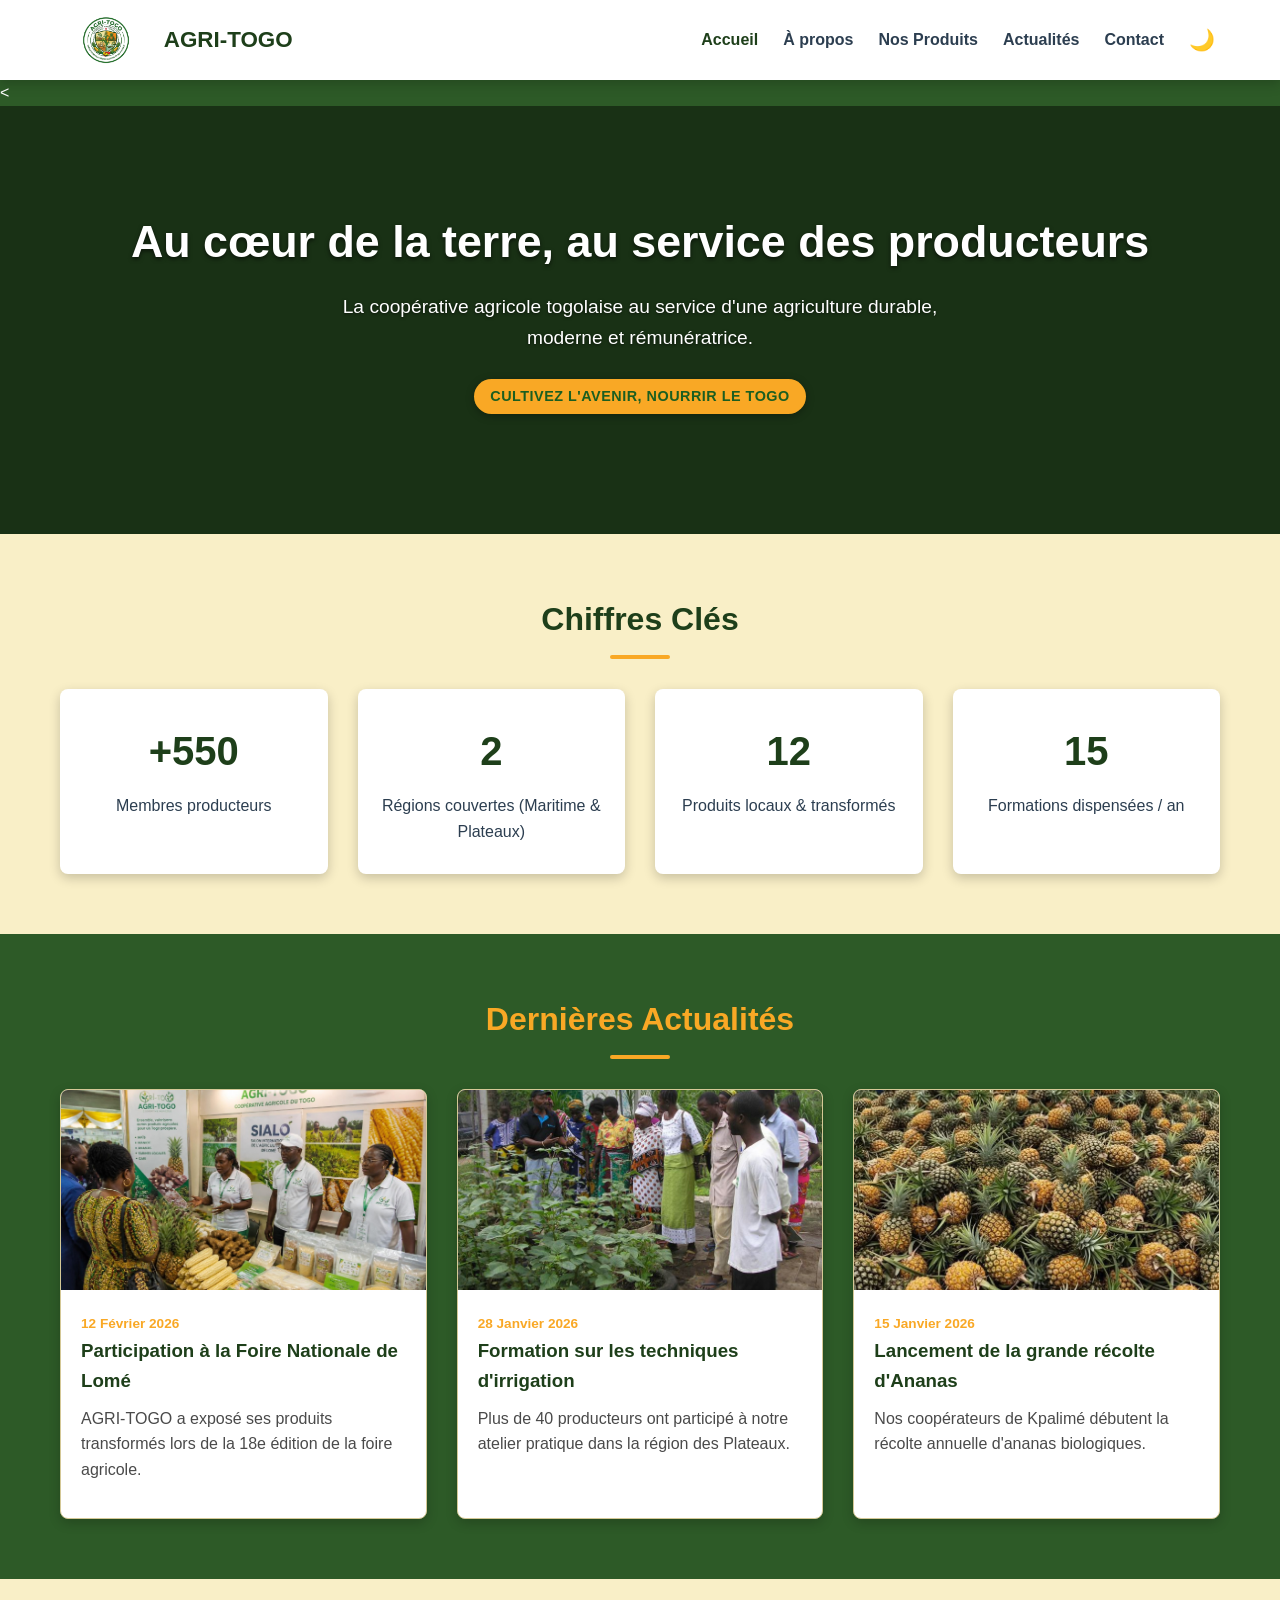
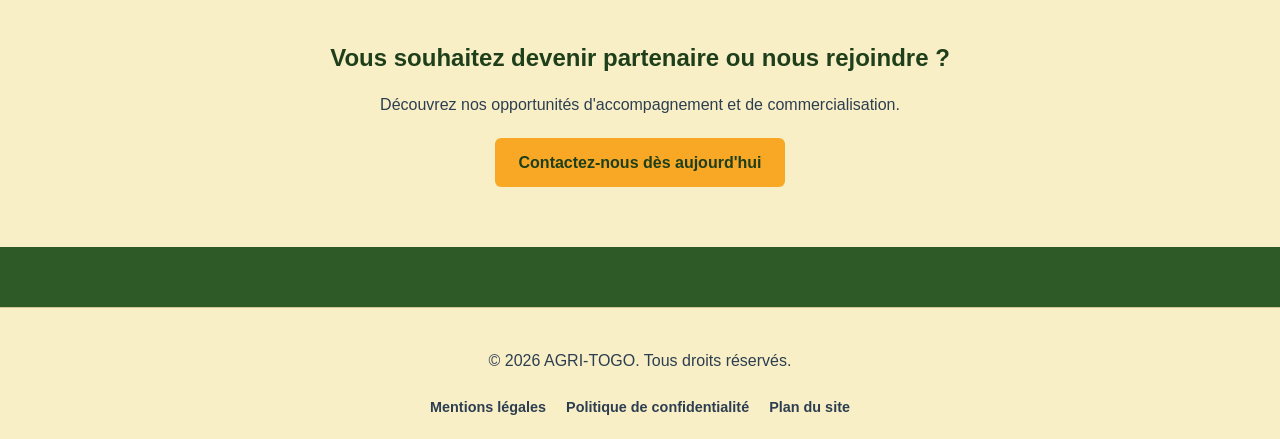
==== index.html @ 6c02a70f "premier commit" ====
<!doctype html>
<html lang="fr">
  <head>
    <meta charset="UTF-8" />
    <meta name="viewport" content="width=device-width, initial-scale=1.0" />
    <title>AGRI-TOGO — Accueil</title>
    <link rel="stylesheet" href="CSS/style.css" />
  </head>
  <body>
    <header class="entete">
      <div class="conteneur">
        <div class="logo-marque">
          <img src="images/logo.png" alt="Logo AGRI-TOGO" />
          <h3>AGRI-TOGO</h3>
        </div>
        <div class="commandes-navigation">
          <nav class="menu-navigation">
            <ul class="liste-navigation">
              <li><a href="index.html" class="actif">Accueil</a></li>
              <li><a href="APropos.html">À propos</a></li>
              <li><a href="Produits.html">Nos Produits</a></li>
              <li><a href="Actualites.html">Actualités</a></li>
              <li><a href="Contact.html">Contact</a></li>
            </ul>
          </nav>
          <button
            id="bouton-theme"
            class="bouton-theme"
            aria-label="Changer de thème"
          >
            🌙
          </button>
          <button
            class="bouton-menu"
            aria-label="Ouvrir le menu"
            aria-expanded="false"
          >
            <span></span><span></span><span></span>
          </button>
        </div>
      </div>
    </header>

    <main>
      <!-- Bannière d'accueil -->
      <<section class="banniere-accueil">
        <div class="conteneur">
            <!-- Slogan sous forme de badge/bouton non cliquable -->
           
    
            <h1>Au cœur de la terre, au service des producteurs</h1>
            <p>La coopérative agricole togolaise au service d'une agriculture durable, moderne et rémunératrice.</p>
             <span class="badge-slogan">Cultivez l'avenir, nourrir le Togo</span>

        </div>
    </section>
          
      </section>

      <!-- Chiffres Clés -->
      <section class="chiffres-cles">
        <div class="conteneur">
          <h2 class="titre-section">Chiffres Clés</h2>
          <div class="grille-statistiques">
            <div class="carte-statistique">
              <h3>+550</h3>
              <p>Membres producteurs</p>
            </div>
            <div class="carte-statistique">
              <h3>2</h3>
              <p>Régions couvertes (Maritime & Plateaux)</p>
            </div>
            <div class="carte-statistique">
              <h3>12</h3>
              <p>Produits locaux & transformés</p>
            </div>
            <div class="carte-statistique">
              <h3>15</h3>
              <p>Formations dispensées / an</p>
            </div>
          </div>
        </div>
      </section>

      <!-- Aperçu des Actualités -->
      <section class="apercu-actualites">
        <div class="conteneur">
          <h2 class="titre-section">Dernières Actualités</h2>
          <div class="grille-cartes">
            <article class="carte-information">
              <img src="images/foire.brief.jpeg" alt="Foire Agricole" />
              <div class="corps-carte">
                <span class="date-carte">12 Février 2026</span>
                <h3>Participation à la Foire Nationale de Lomé</h3>
                <p>
                  AGRI-TOGO a exposé ses produits transformés lors de la 18e
                  édition de la foire agricole.
                </p>
              </div>
            </article>
            <article class="carte-information">
              <img src="images/formation 2.jfif" alt="Formation" />
              <div class="corps-carte">
                <span class="date-carte">28 Janvier 2026</span>
                <h3>Formation sur les techniques d'irrigation</h3>
                <p>
                  Plus de 40 producteurs ont participé à notre atelier pratique
                  dans la région des Plateaux.
                </p>
              </div>
            </article>
            <article class="carte-information">
              <img src="images/ananas.jfif" alt="Récolte" />
              <div class="corps-carte">
                <span class="date-carte">15 Janvier 2026</span>
                <h3>Lancement de la grande récolte d'Ananas</h3>
                <p>
                  Nos coopérateurs de Kpalimé débutent la récolte annuelle
                  d'ananas biologiques.
                </p>
              </div>
            </article>
          </div>
        </div>
      </section>

      <!-- Appel à l'action -->
      <section class="section-appel-action">
        <div class="conteneur">
          <h2>Vous souhaitez devenir partenaire ou nous rejoindre ?</h2>
          <p style="margin-bottom: 20px">
            Découvrez nos opportunités d'accompagnement et de commercialisation.
          </p>
          <a href="Contact.html" class="bouton"
            >Contactez-nous dès aujourd'hui</a
          >
        </div>
      </section>
    </main>

    <footer>
      <div class="conteneur contenu-pied-page">
        <p>&copy; 2026 AGRI-TOGO. Tous droits réservés.</p>
        <ul class="liens-pied-page">
          <li><a href="#">Mentions légales</a></li>
          <li><a href="#">Politique de confidentialité</a></li>
          <li><a href="#">Plan du site</a></li>
        </ul>
      </div>
    </footer>

    <script src="js/script.js" defer></script>
  </body>
</html>
---- CSS/style.css ----
/* ==========================================================================
   1. VARIABLES ET RÉINITIALISATION (Thème clair par défaut & Mode Sombre)
   ========================================================================== */
:root {
  /* Mode Clair */
  --couleur-fond: #2d5a27;            /* Vert agricole pour le body */
  --couleur-secondaire: #f9efc7;      /* Jaune agricole pour les sections */
  --couleur-carte: #ffffff;           /* Fond de carte */
  --couleur-texte: #ffffff;           /* Texte principal sur fond vert */
  --couleur-texte-carte: #2c3e50;     /* Texte foncé pour les cartes claires */
  --couleur-texte-secondaire: #4a4a4a;
  --couleur-principale: #1e3f1a;      /* Vert foncé */
  --couleur-principale-survol: #122810;
  --couleur-accent: #f9a825;          /* Jaune accentué */
  --couleur-bordure: #d4c896;
  --couleur-entete: #ffffff;          /* Fond en-tête */
  --couleur-texte-entete: #2c3e50;    /* Texte en-tête */
  --ombre: 0 4px 12px rgba(0, 0, 0, 0.2);
  --transition: all 0.3s ease;
}

[data-theme="sombre"] {
  /* Mode Sombre Adapté */
  --couleur-fond: #121d11;            /* Vert très sombre pour le body */
  --couleur-secondaire: #262316;      /* Jaune/Brun sombre équilibré */
  --couleur-carte: #1e291d;           /* Cartes assombries */
  --couleur-texte: #e8f5e9;           /* Texte clair lisible */
  --couleur-texte-carte: #e8f5e9;     /* Texte clair pour cartes sombres */
  --couleur-texte-secondaire: #a3c2a0;
  --couleur-principale: #81c784;      /* Vert clair lumineux pour les titres */
  --couleur-principale-survol: #66bb6a;
  --couleur-accent: #fbc02d;
  --couleur-bordure: #334431;
  --couleur-entete: #1a2519;          /* Fond en-tête sombre */
  --couleur-texte-entete: #e8f5e9;    /* Texte en-tête clair */
  --ombre: 0 4px 12px rgba(0, 0, 0, 0.6);
}

* {
  box-sizing: border-box;
  margin: 0;
  padding: 0;
}

body {
  font-family: 'Segoe UI', Tahoma, Geneva, Verdana, sans-serif;
  background-color: var(--couleur-fond);
  color: var(--couleur-texte);
  line-height: 1.6;
  transition: var(--transition);
}

img {
  max-width: 100%;
  height: auto;
  display: block;
}

a {
  text-decoration: none;
  color: inherit;
}

ul {
  list-style: none;
}

.conteneur {
  max-width: 1200px;
  margin: 0 auto;
  padding: 0 20px;
}

.bouton {
  display: inline-block;
  background-color: var(--couleur-accent);
  color: #1e3f1a;
  padding: 12px 24px;
  border-radius: 6px;
  font-weight: 700;
  cursor: pointer;
  border: none;
  transition: var(--transition);
}

.bouton:hover {
  background-color: #f57f17;
  color: #ffffff;
  transform: translateY(-2px);
}

.titre-section {
  text-align: center;
  font-size: 2rem;
  margin-bottom: 30px;
  color: var(--couleur-accent);
  position: relative;
}

.titre-section::after {
  content: '';
  display: block;
  width: 60px;
  height: 4px;
  background-color: var(--couleur-accent);
  margin: 10px auto 0;
  border-radius: 2px;
}

/* Ajustement des titres dans les sections secondaires */
.chiffres-cles .titre-section,
.bloc-historique .titre-section {
  color: var(--couleur-principale);
}

/* ==========================================================================
   2. EN-TÊTE ET NAVIGATION
   ========================================================================== */
.entete {
  background-color: var(--couleur-entete);
  color: var(--couleur-texte-entete);
  box-shadow: var(--ombre);
  position: sticky;
  top: 0;
  z-index: 1000;
  transition: var(--transition);
}

.entete .conteneur {
  display: flex;
  justify-content: space-between;
  align-items: center;
  padding: 15px 20px;
}

.logo-marque {
  display: flex;
  align-items: center;
  gap: 12px;
}

.logo-marque img {
  height: 50px;
  width: auto;
}

.logo-marque h3 {
  color: var(--couleur-principale);
  font-size: 1.4rem;
  font-weight: 700;
}

.commandes-navigation {
  display: flex;
  align-items: center;
  gap: 20px;
}

.liste-navigation {
  display: flex;
  gap: 25px;
}

.liste-navigation a {
  font-weight: 600;
  color: var(--couleur-texte-entete);
  transition: var(--transition);
}

.liste-navigation a:hover,
.liste-navigation a.actif {
  color: var(--couleur-principale);
}

.bouton-theme {
  background: none;
  border: none;
  font-size: 1.3rem;
  cursor: pointer;
  padding: 5px;
  color: var(--couleur-texte-entete);
}

.bouton-menu {
  display: none;
  background: none;
  border: none;
  flex-direction: column;
  gap: 5px;
  cursor: pointer;
}

.bouton-menu span {
  width: 25px;
  height: 3px;
  background-color: var(--couleur-texte-entete);
  border-radius: 3px;
  transition: var(--transition);
}

/* Menu Mobile */
@media (max-width: 768px) {
  .bouton-menu {
    display: flex;
  }

  .menu-navigation {
    position: absolute;
    top: 100%;
    left: 0;
    width: 100%;
    background-color: var(--couleur-entete);
    box-shadow: var(--ombre);
    max-height: 0;
    overflow: hidden;
    transition: max-height 0.4s ease-out;
  }

  .menu-navigation.ouvert {
    max-height: 300px;
  }

  .liste-navigation {
    flex-direction: column;
    padding: 20px;
    align-items: center;
    gap: 15px;
  }
}

/* ==========================================================================
   3. SECTIONS COMMUNES ET ACCUEIL
   ========================================================================== */
section {
  padding: 60px 0;
}

/* Bannière d'accueil */
.banniere-accueil {
  background: linear-gradient(rgba(0, 0, 0, 0.45), rgba(0, 0, 0, 0.45)), 
              url('../images/WhatsApp Image 2026-08-07 at 11.47.58_2.jpg') center/cover no-repeat;
  color: #ffffff;
  text-align: center;
  padding: 100px 20px;
}

.banniere-accueil h1 {
  font-size: 2.8rem;
  margin-bottom: 15px;
  text-shadow: 0 2px 4px rgba(0, 0, 0, 0.6);
}

.banniere-accueil p {
  font-size: 1.2rem;
  margin-bottom: 25px;
  max-width: 600px;
  margin-left: auto;
  margin-right: auto;
  text-shadow: 0 1px 3px rgba(0, 0, 0, 0.6);
}

/* Style du slogan non cliquable */
.badge-slogan {
  display: inline-block;
  background-color: var(--couleur-accent);
  color: #1b5e20;
  font-weight: 700;
  font-size: 0.9rem;
  padding: 6px 16px;
  border-radius: 50px;
  text-transform: uppercase;
  letter-spacing: 0.5px;
  margin-bottom: 20px;
  box-shadow: 0 2px 8px rgba(0, 0, 0, 0.3);
  user-select: none;
  pointer-events: none;
}

/* Section à fond secondaire */
.chiffres-cles {
  background-color: var(--couleur-secondaire);
  color: var(--couleur-texte-carte);
}

.grille-statistiques {
  display: grid;
  grid-template-columns: repeat(auto-fit, minmax(200px, 1fr));
  gap: 30px;
  text-align: center;
}

.carte-statistique {
  background: var(--couleur-carte);
  color: var(--couleur-texte-carte);
  padding: 30px 20px;
  border-radius: 8px;
  box-shadow: var(--ombre);
}

.carte-statistique h3 {
  font-size: 2.5rem;
  color: var(--couleur-principale);
  margin-bottom: 10px;
}

.grille-cartes {
  display: grid;
  grid-template-columns: repeat(auto-fit, minmax(280px, 1fr));
  gap: 30px;
}

.carte-information {
  background: var(--couleur-carte);
  color: var(--couleur-texte-carte);
  border-radius: 8px;
  overflow: hidden;
  box-shadow: var(--ombre);
  border: 1px solid var(--couleur-bordure);
  transition: var(--transition);
}

.carte-information:hover {
  transform: translateY(-5px);
}

.carte-information img {
  width: 100%;
  height: 200px;
  object-fit: cover;
}

.corps-carte {
  padding: 20px;
}

.corps-carte h3 {
  margin-bottom: 10px;
  color: var(--couleur-principale);
}

.corps-carte p {
  color: var(--couleur-texte-secondaire);
  margin-bottom: 15px;
}

.date-carte {
  font-size: 0.85rem;
  color: var(--couleur-accent);
  font-weight: 600;
  margin-bottom: 8px;
}

.section-appel-action {
  background-color: var(--couleur-secondaire);
  color: var(--couleur-texte-carte);
  text-align: center;
}

.section-appel-action h2 {
  color: var(--couleur-principale);
  margin-bottom: 15px;
}

.section-appel-action .bouton {
  background-color: var(--couleur-accent);
  color: #1e3f1a;
}

/* ==========================================================================
   4. PAGE À PROPOS
   ========================================================================== */
.bloc-historique {
  background: var(--couleur-secondaire);
  color: var(--couleur-texte-carte);
  padding: 30px;
  border-radius: 8px;
  margin-bottom: 40px;
}

.grille-piliers {
  display: grid;
  grid-template-columns: repeat(auto-fit, minmax(250px, 1fr));
  gap: 20px;
  margin-bottom: 50px;
}

.carte-pilier {
  background: var(--couleur-carte);
  color: var(--couleur-texte-carte);
  padding: 25px;
  border-radius: 8px;
  box-shadow: var(--ombre);
  border-top: 4px solid var(--couleur-principale);
}

.membres-chicane {
  display: flex;
  flex-direction: column;
  gap: 40px;
}

.ligne-membre {
  display: flex;
  align-items: center;
  gap: 30px;
  background: var(--couleur-carte);
  color: var(--couleur-texte-carte);
  padding: 20px;
  border-radius: 8px;
  box-shadow: var(--ombre);
}

.ligne-membre:nth-child(even) {
  flex-direction: row-reverse;
}

.ligne-membre img {
  width: 200px;
  height: 200px;
  object-fit: cover;
  border-radius: 50%;
}

@media (max-width: 768px) {
  .ligne-membre, .ligne-membre:nth-child(even) {
    flex-direction: column;
    text-align: center;
  }
}

/* ==========================================================================
   5. PAGE PRODUITS
   ========================================================================== */
.boutons-filtrage {
  display: flex;
  justify-content: center;
  gap: 15px;
  margin-bottom: 30px;
  flex-wrap: wrap;
}

.bouton-filtre {
  background: var(--couleur-secondaire);
  border: 1px solid var(--couleur-bordure);
  color: var(--couleur-texte-carte);
  padding: 8px 18px;
  border-radius: 20px;
  cursor: pointer;
  font-weight: 600;
  transition: var(--transition);
}

.bouton-filtre.actif, .bouton-filtre:hover {
  background: var(--couleur-accent);
  color: #1e3f1a;
}

.conteneur-carrousel {
  position: relative;
  max-width: 800px;
  margin: 0 auto 50px auto;
  overflow: hidden;
  border-radius: 10px;
  box-shadow: var(--ombre);
}

.diapositive-carrousel {
  display: flex;
  transition: transform 0.5s ease-in-out;
}

.element-carrousel {
  min-width: 100%;
  position: relative;
}

.element-carrousel img {
  width: 100%;
  height: 400px;
  object-fit: cover;
}

.legende-carrousel {
  position: absolute;
  bottom: 0;
  width: 100%;
  background: rgba(0, 0, 0, 0.8);
  color: #ffffff;
  padding: 15px;
  text-align: center;
}

.bouton-carrousel-precedente, .bouton-carrousel-suivante {
  position: absolute;
  top: 50%;
  transform: translateY(-50%);
  background: rgba(0,0,0,0.5);
  color: #ffffff;
  border: none;
  font-size: 2rem;
  padding: 10px 15px;
  cursor: pointer;
  border-radius: 4px;
}

.bouton-carrousel-suivante { right: 10px; }
.bouton-carrousel-precedente { left: 10px; }

/* ==========================================================================
   6. PAGE CONTACT
   ========================================================================== */
.grille-contact {
  display: grid;
  grid-template-columns: repeat(auto-fit, minmax(320px, 1fr));
  gap: 40px;
}

.groupe-formulaire {
  margin-bottom: 20px;
}

.groupe-formulaire label {
  display: block;
  margin-bottom: 8px;
  font-weight: 600;
  color: var(--couleur-texte);
}

.groupe-formulaire input,
.groupe-formulaire select,
.groupe-formulaire textarea {
  width: 100%;
  padding: 12px;
  border: 1px solid var(--couleur-bordure);
  border-radius: 6px;
  background-color: var(--couleur-carte);
  color: var(--couleur-texte-carte);
  font-family: inherit;
}

.message-erreur {
  color: #ff8a80;
  font-size: 0.85rem;
  margin-top: 5px;
  display: none;
}

.groupe-formulaire.erreur input,
.groupe-formulaire.erreur textarea {
  border-color: #ff8a80;
}

.statut-formulaire {
  padding: 12px;
  border-radius: 6px;
  margin-top: 15px;
  display: none;
}

.statut-formulaire.succes {
  background-color: #2e7d32;
  color: #ffffff;
  display: block;
}

/* ==========================================================================
   7. PIED DE PAGE
   ========================================================================== */
footer {
  background-color: var(--couleur-secondaire);
  color: var(--couleur-texte-carte);
  border-top: 1px solid var(--couleur-bordure);
  padding: 40px 0 20px;
  margin-top: 60px;
}

.contenu-pied-page {
  display: flex;
  flex-direction: column;
  align-items: center;
  gap: 20px;
  text-align: center;
}

.liens-pied-page {
  display: flex;
  gap: 20px;
}

.liens-pied-page a {
  color: var(--couleur-texte-carte);
  font-size: 0.9rem;
  font-weight: 600;
}

.liens-pied-page a:hover {
  color: var(--couleur-principale);
}
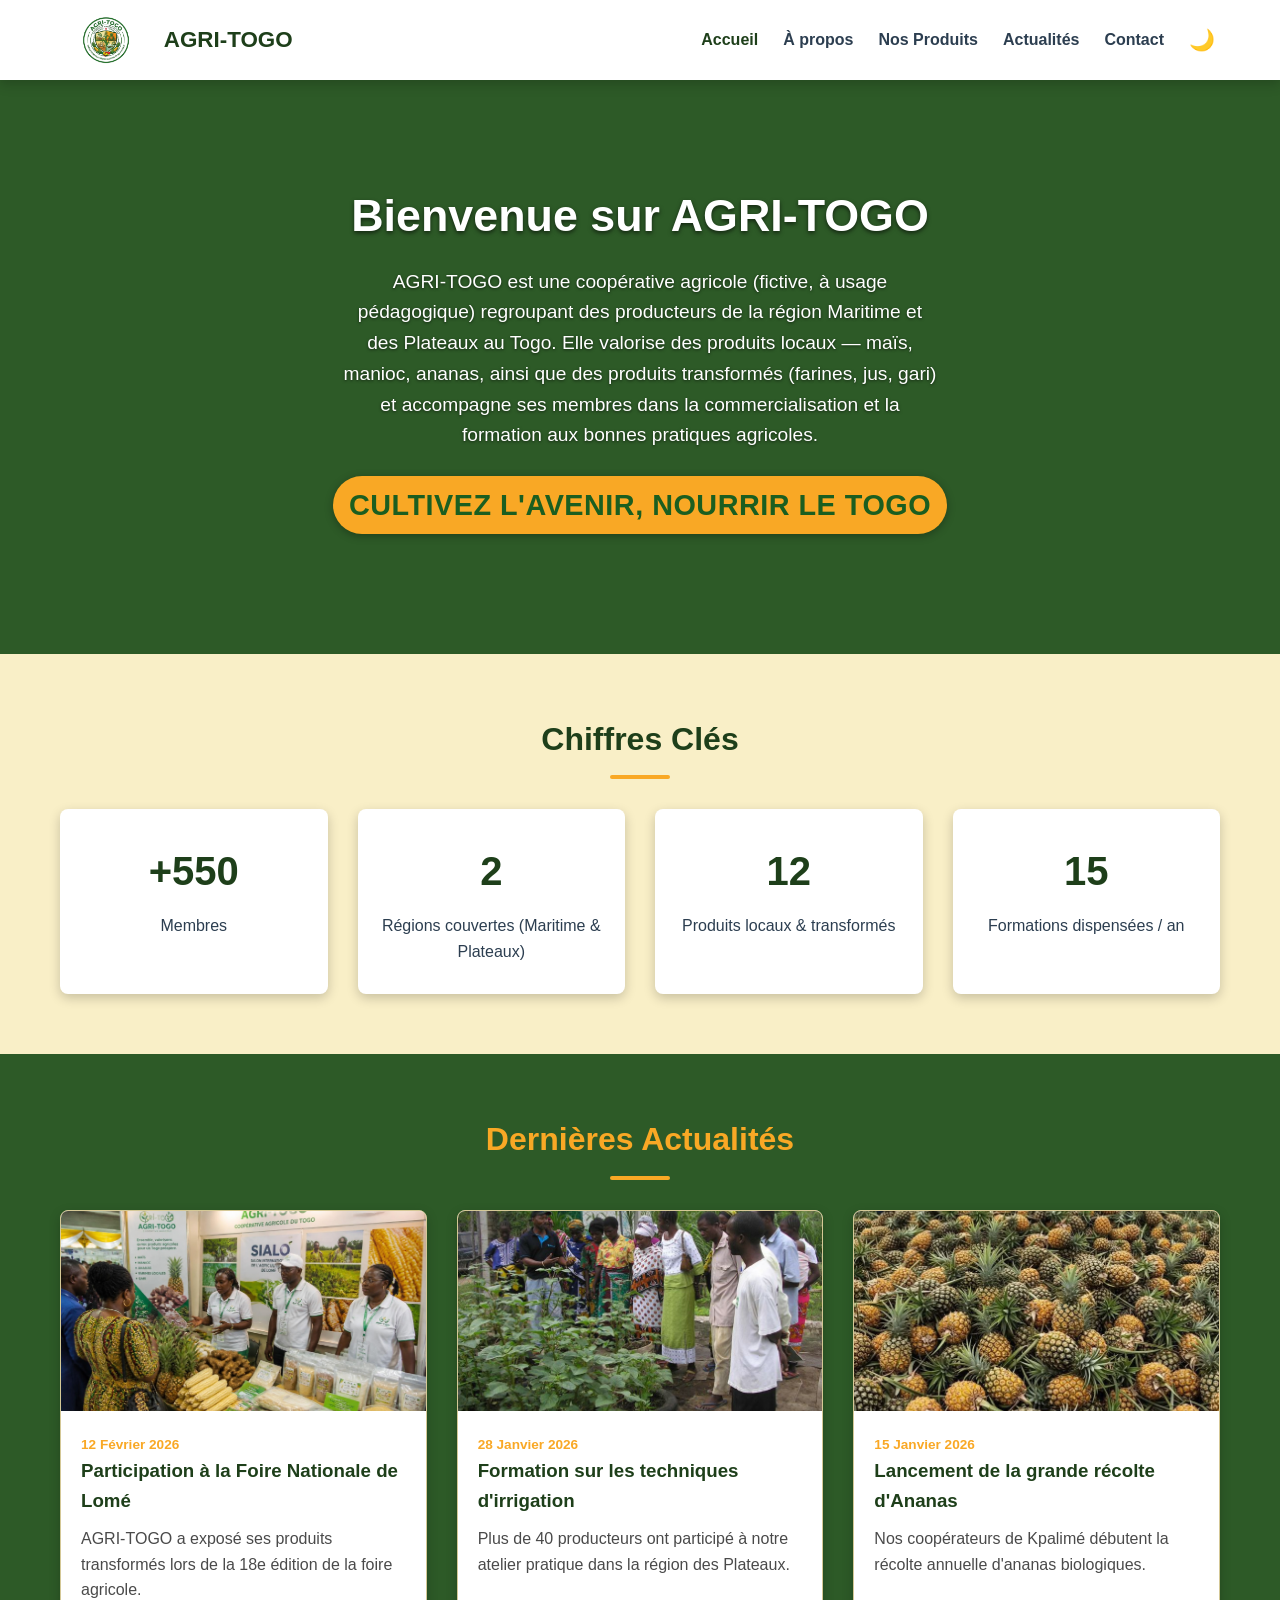
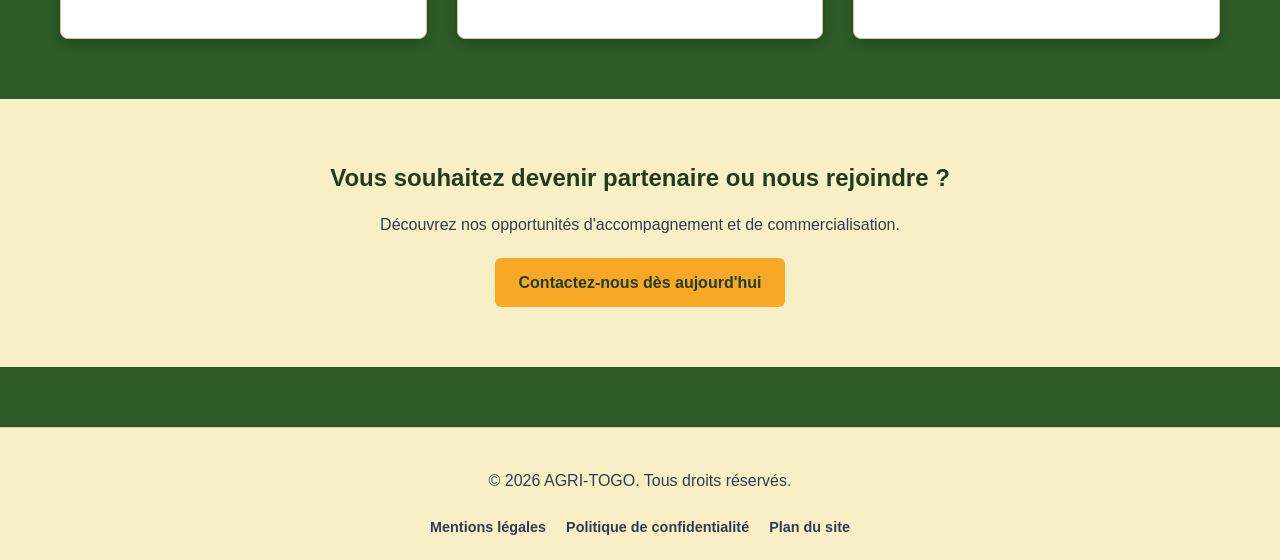
==== commit f51b6c1d: "mon deuxième commit" ====
--- a/index.html
+++ b/index.html
@@ -43,17 +43,18 @@
 
     <main>
       <!-- Bannière d'accueil -->
-      <<section class="banniere-accueil">
+      <section class="banniere-accueil">
         <div class="conteneur">
+            <h1>Bienvenue sur AGRI-TOGO</h1>
+            <p>AGRI-TOGO est une coopérative agricole (fictive, à usage pédagogique) regroupant des producteurs de la région 
+              Maritime et des Plateaux au Togo. Elle valorise des produits locaux — maïs, manioc, ananas, ainsi que des 
+              produits transformés (farines, jus, gari) et accompagne ses membres dans la commercialisation et la formation 
+              aux bonnes pratiques agricoles.</p>
             <!-- Slogan sous forme de badge/bouton non cliquable -->
-           
-    
-            <h1>Au cœur de la terre, au service des producteurs</h1>
-            <p>La coopérative agricole togolaise au service d'une agriculture durable, moderne et rémunératrice.</p>
              <span class="badge-slogan">Cultivez l'avenir, nourrir le Togo</span>
 
         </div>
-    </section>
+      </section>
           
       </section>
 
@@ -64,7 +65,7 @@
           <div class="grille-statistiques">
             <div class="carte-statistique">
               <h3>+550</h3>
-              <p>Membres producteurs</p>
+              <p>Membres </p>
             </div>
             <div class="carte-statistique">
               <h3>2</h3>
@@ -132,8 +133,8 @@
             Découvrez nos opportunités d'accompagnement et de commercialisation.
           </p>
           <a href="Contact.html" class="bouton"
-            >Contactez-nous dès aujourd'hui</a
-          >
+            >Contactez-nous dès aujourd'hui</a>
+          
         </div>
       </section>
     </main>
--- a/CSS/style.css
+++ b/CSS/style.css
@@ -1,6 +1,6 @@
-/* ==========================================================================
-   1. VARIABLES ET RÉINITIALISATION (Thème clair par défaut & Mode Sombre)
-   ========================================================================== */
+/* 1. VARIABLES ET RÉINITIALISATION (Thème clair par défaut & Mode Sombre) */
+   
+ 
 :root {
   /* Mode Clair */
   --couleur-fond: #2d5a27;            /* Vert agricole pour le body */
@@ -113,9 +113,9 @@
   color: var(--couleur-principale);
 }
 
-/* ==========================================================================
-   2. EN-TÊTE ET NAVIGATION
-   ========================================================================== */
+ 
+  /* 2. EN-TÊTE ET NAVIGATION */
+
 .entete {
   background-color: var(--couleur-entete);
   color: var(--couleur-texte-entete);
@@ -228,18 +228,19 @@
   }
 }
 
-/* ==========================================================================
-   3. SECTIONS COMMUNES ET ACCUEIL
-   ========================================================================== */
+ 
+  /* 3. SECTIONS COMMUNES ET ACCUEIL  */
+
 section {
   padding: 60px 0;
 }
 
 /* Bannière d'accueil */
 .banniere-accueil {
-  background: linear-gradient(rgba(0, 0, 0, 0.45), rgba(0, 0, 0, 0.45)), 
-              url('../images/WhatsApp Image 2026-08-07 at 11.47.58_2.jpg') center/cover no-repeat;
+  background-image: url('../images/formation 1.jfif') center/cover no-repeat;
   color: #ffffff;
+  background-size: cover;
+  background-position: center;
   text-align: center;
   padding: 100px 20px;
 }
@@ -265,7 +266,7 @@
   background-color: var(--couleur-accent);
   color: #1b5e20;
   font-weight: 700;
-  font-size: 0.9rem;
+  font-size: 1.8rem;
   padding: 6px 16px;
   border-radius: 50px;
   text-transform: uppercase;
@@ -274,6 +275,7 @@
   box-shadow: 0 2px 8px rgba(0, 0, 0, 0.3);
   user-select: none;
   pointer-events: none;
+  font-family: 'Segoe UI', Tahoma, Geneva, Verdana, sans-serif;
 }
 
 /* Section à fond secondaire */
@@ -366,9 +368,9 @@
   color: #1e3f1a;
 }
 
-/* ==========================================================================
-   4. PAGE À PROPOS
-   ========================================================================== */
+
+  /* 4. PAGE À PROPOS */
+   
 .bloc-historique {
   background: var(--couleur-secondaire);
   color: var(--couleur-texte-carte);
@@ -397,6 +399,7 @@
   display: flex;
   flex-direction: column;
   gap: 40px;
+  align-items: center;
 }
 
 .ligne-membre {
@@ -408,6 +411,8 @@
   padding: 20px;
   border-radius: 8px;
   box-shadow: var(--ombre);
+  width: 100%;
+  animation: apparition 0.4s ease-in-out;
 }
 
 .ligne-membre:nth-child(even) {
@@ -421,16 +426,53 @@
   border-radius: 50%;
 }
 
+/* Style du bouton voir plus dans la section membres */
+.membres-chicane button,
+.membres-chicane .bouton {
+  align-self: center;
+  margin-top: 10px;
+  background-color: var(--couleur-accent);
+  color: #1e3f1a;
+  padding: 12px 28px;
+  border-radius: 6px;
+  font-weight: 700;
+  cursor: pointer;
+  border: none;
+  transition: var(--transition);
+}
+
+.membres-chicane button:hover,
+.membres-chicane .bouton:hover {
+  background-color: #f57f17;
+  color: #ffffff;
+  transform: translateY(-2px);
+}
+
+/* Masquage des membres supplémentaires */
+.membre-cache {
+  display: none !important;
+}
+
+@keyframes apparition {
+  from {
+    opacity: 0;
+    transform: translateY(15px);
+  }
+  to {
+    opacity: 1;
+    transform: translateY(0);
+  }
+}
+
 @media (max-width: 768px) {
   .ligne-membre, .ligne-membre:nth-child(even) {
     flex-direction: column;
     text-align: center;
   }
 }
-
-/* ==========================================================================
-   5. PAGE PRODUITS
-   ========================================================================== */
+ 
+/*  PAGE PRODUITS */
+   
 .boutons-filtrage {
   display: flex;
   justify-content: center;
@@ -506,12 +548,12 @@
 .bouton-carrousel-suivante { right: 10px; }
 .bouton-carrousel-precedente { left: 10px; }
 
-/* ==========================================================================
-   6. PAGE CONTACT
-   ========================================================================== */
+ 
+  /*  PAGE CONTACT  */
+  
 .grille-contact {
-  display: grid;
-  grid-template-columns: repeat(auto-fit, minmax(320px, 1fr));
+  display: flex;
+  flex-direction: column;
   gap: 40px;
 }
 
@@ -563,9 +605,9 @@
   display: block;
 }
 
-/* ==========================================================================
-   7. PIED DE PAGE
-   ========================================================================== */
+ 
+  /* 7. PIED DE PAGE  */
+  
 footer {
   background-color: var(--couleur-secondaire);
   color: var(--couleur-texte-carte);
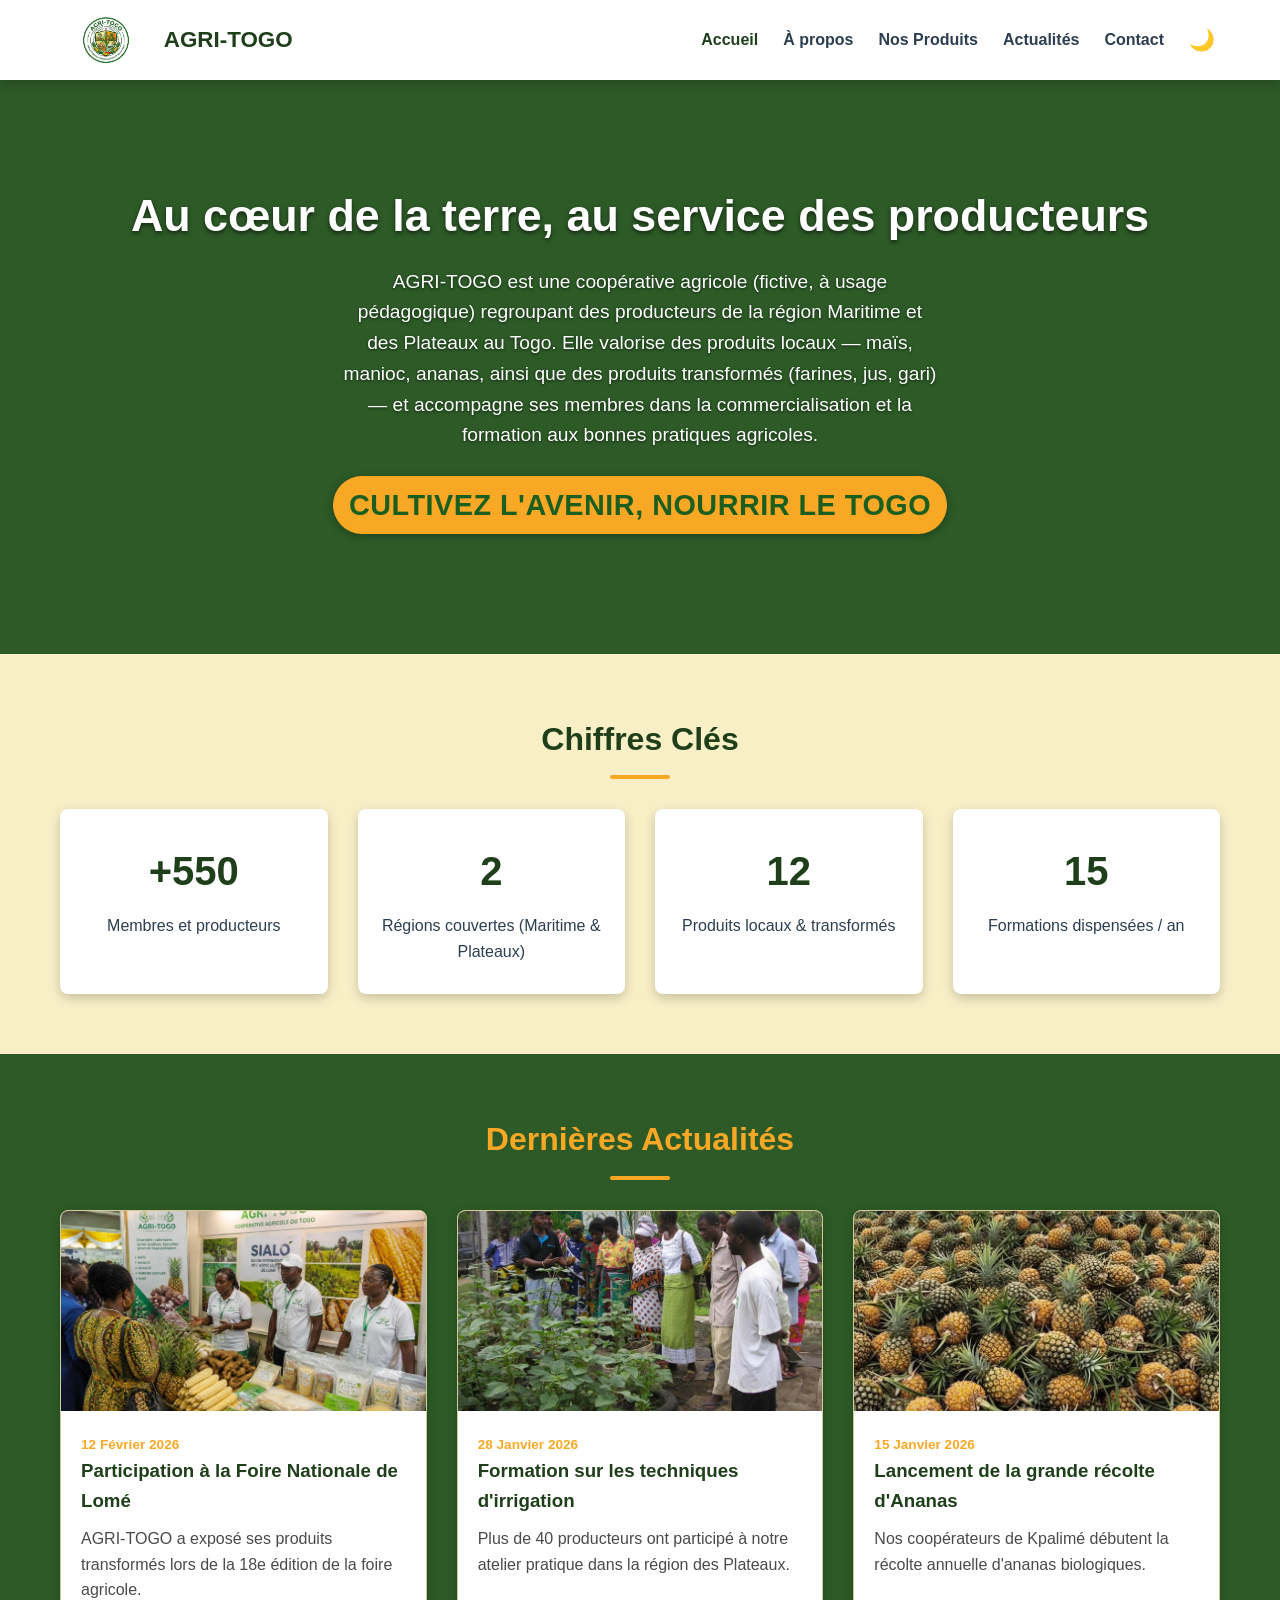
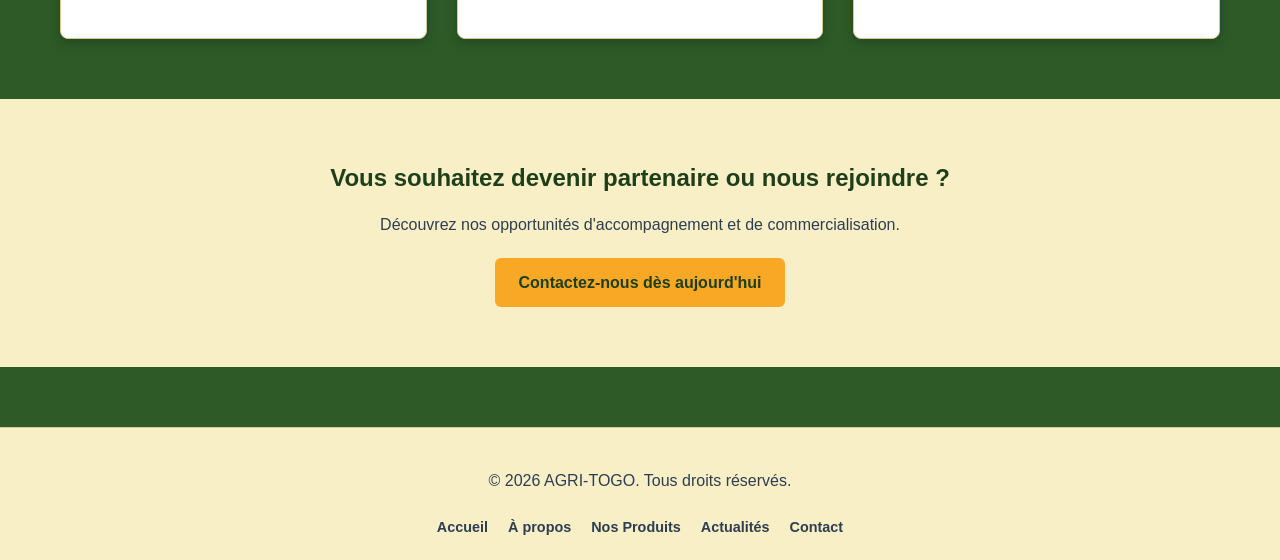
==== commit 337e8485: "Modification du footer sur les 5 pages et des photos dans galerie photos" ====
--- a/index.html
+++ b/index.html
@@ -1,155 +1,156 @@
 <!doctype html>
 <html lang="fr">
-  <head>
-    <meta charset="UTF-8" />
-    <meta name="viewport" content="width=device-width, initial-scale=1.0" />
-    <title>AGRI-TOGO — Accueil</title>
-    <link rel="stylesheet" href="CSS/style.css" />
-  </head>
-  <body>
-    <header class="entete">
+
+<head>
+  <meta charset="UTF-8" />
+  <meta name="viewport" content="width=device-width, initial-scale=1.0" />
+  <title>AGRI-TOGO — Accueil</title>
+  <link rel="stylesheet" href="CSS/style.css" />
+</head>
+
+<body>
+  <header class="entete">
+    <div class="conteneur">
+      <div class="logo-marque">
+        <img src="images/logo.png" alt="Logo AGRI-TOGO" />
+        <h3>AGRI-TOGO</h3>
+      </div>
+      <div class="commandes-navigation">
+        <nav class="menu-navigation">
+          <ul class="liste-navigation">
+            <li><a href="index.html" class="actif">Accueil</a></li>
+            <li><a href="apropos.html">À propos</a></li>
+            <li><a href="produits.html">Nos Produits</a></li>
+            <li><a href="actualites.html">Actualités</a></li>
+            <li><a href="contact.html">Contact</a></li>
+          </ul>
+        </nav>
+        <button id="bouton-theme" class="bouton-theme" aria-label="Changer de thème">🌙
+
+        </button>
+        <button class="bouton-menu" aria-label="Ouvrir le menu" aria-expanded="false">
+          <span></span><span></span><span></span>
+        </button>
+      </div>
+    </div>
+  </header>
+
+  <main>
+    <!-- Bannière d'accueil -->
+    <section class="banniere-accueil">
       <div class="conteneur">
-        <div class="logo-marque">
-          <img src="images/logo.png" alt="Logo AGRI-TOGO" />
-          <h3>AGRI-TOGO</h3>
-        </div>
-        <div class="commandes-navigation">
-          <nav class="menu-navigation">
-            <ul class="liste-navigation">
-              <li><a href="index.html" class="actif">Accueil</a></li>
-              <li><a href="APropos.html">À propos</a></li>
-              <li><a href="Produits.html">Nos Produits</a></li>
-              <li><a href="Actualites.html">Actualités</a></li>
-              <li><a href="Contact.html">Contact</a></li>
-            </ul>
-          </nav>
-          <button
-            id="bouton-theme"
-            class="bouton-theme"
-            aria-label="Changer de thème"
-          >
-            🌙
-          </button>
-          <button
-            class="bouton-menu"
-            aria-label="Ouvrir le menu"
-            aria-expanded="false"
-          >
-            <span></span><span></span><span></span>
-          </button>
+        <!-- Slogan sous forme de badge/bouton non cliquable -->
+
+
+        <h1>Au cœur de la terre, au service des producteurs</h1>
+        <p>AGRI-TOGO est une coopérative agricole (fictive, à usage pédagogique) regroupant des producteurs de la région
+          Maritime
+          et des Plateaux au Togo. Elle valorise des produits locaux — maïs, manioc, ananas, ainsi que des produits
+          transformés
+          (farines, jus, gari) — et accompagne ses membres dans la commercialisation et la formation aux bonnes
+          pratiques
+          agricoles.
+        </p>
+        <span class="badge-slogan">Cultivez l'avenir, nourrir le Togo</span>
+
+      </div>
+    </section>
+
+    </section>
+
+    <!-- Chiffres Clés -->
+    <section class="chiffres-cles">
+      <div class="conteneur">
+        <h2 class="titre-section">Chiffres Clés</h2>
+        <div class="grille-statistiques">
+          <div class="carte-statistique">
+            <h3>+550</h3>
+            <p>Membres et producteurs</p>
+          </div>
+          <div class="carte-statistique">
+            <h3>2</h3>
+            <p>Régions couvertes (Maritime & Plateaux)</p>
+          </div>
+          <div class="carte-statistique">
+            <h3>12</h3>
+            <p>Produits locaux & transformés</p>
+          </div>
+          <div class="carte-statistique">
+            <h3>15</h3>
+            <p>Formations dispensées / an</p>
+          </div>
         </div>
       </div>
-    </header>
+    </section>
 
-    <main>
-      <!-- Bannière d'accueil -->
-      <section class="banniere-accueil">
-        <div class="conteneur">
-            <h1>Bienvenue sur AGRI-TOGO</h1>
-            <p>AGRI-TOGO est une coopérative agricole (fictive, à usage pédagogique) regroupant des producteurs de la région 
-              Maritime et des Plateaux au Togo. Elle valorise des produits locaux — maïs, manioc, ananas, ainsi que des 
-              produits transformés (farines, jus, gari) et accompagne ses membres dans la commercialisation et la formation 
-              aux bonnes pratiques agricoles.</p>
-            <!-- Slogan sous forme de badge/bouton non cliquable -->
-             <span class="badge-slogan">Cultivez l'avenir, nourrir le Togo</span>
+    <!-- Aperçu des Actualités -->
+    <section class="apercu-actualites">
+      <div class="conteneur">
+        <h2 class="titre-section">Dernières Actualités</h2>
+        <div class="grille-cartes">
+          <article class="carte-information">
+            <img src="images/foire.brief.jpeg" alt="Foire Agricole" />
+            <div class="corps-carte">
+              <span class="date-carte">12 Février 2026</span>
+              <h3>Participation à la Foire Nationale de Lomé</h3>
+              <p>
+                AGRI-TOGO a exposé ses produits transformés lors de la 18e
+                édition de la foire agricole.
+              </p>
+            </div>
+          </article>
+          <article class="carte-information">
+            <img src="images/formation 2.jfif" alt="Formation" />
+            <div class="corps-carte">
+              <span class="date-carte">28 Janvier 2026</span>
+              <h3>Formation sur les techniques d'irrigation</h3>
+              <p>
+                Plus de 40 producteurs ont participé à notre atelier pratique
+                dans la région des Plateaux.
+              </p>
+            </div>
+          </article>
+          <article class="carte-information">
+            <img src="images/ananas.jfif" alt="Récolte" />
+            <div class="corps-carte">
+              <span class="date-carte">15 Janvier 2026</span>
+              <h3>Lancement de la grande récolte d'Ananas</h3>
+              <p>
+                Nos coopérateurs de Kpalimé débutent la récolte annuelle
+                d'ananas biologiques.
+              </p>
+            </div>
+          </article>
+        </div>
+      </div>
+    </section>
 
-        </div>
-      </section>
-          
-      </section>
+    <!-- Appel à l'action -->
+    <section class="section-appel-action">
+      <div class="conteneur">
+        <h2>Vous souhaitez devenir partenaire ou nous rejoindre ?</h2>
+        <p style="margin-bottom: 20px">
+          Découvrez nos opportunités d'accompagnement et de commercialisation.
+        </p>
+        <a href="contact.html" class="bouton">Contactez-nous dès aujourd'hui</a>
+      </div>
+    </section>
+  </main>
 
-      <!-- Chiffres Clés -->
-      <section class="chiffres-cles">
-        <div class="conteneur">
-          <h2 class="titre-section">Chiffres Clés</h2>
-          <div class="grille-statistiques">
-            <div class="carte-statistique">
-              <h3>+550</h3>
-              <p>Membres </p>
-            </div>
-            <div class="carte-statistique">
-              <h3>2</h3>
-              <p>Régions couvertes (Maritime & Plateaux)</p>
-            </div>
-            <div class="carte-statistique">
-              <h3>12</h3>
-              <p>Produits locaux & transformés</p>
-            </div>
-            <div class="carte-statistique">
-              <h3>15</h3>
-              <p>Formations dispensées / an</p>
-            </div>
-          </div>
-        </div>
-      </section>
+  <footer>
+    <div class="conteneur contenu-pied-page">
+      <p>&copy; 2026 AGRI-TOGO. Tous droits réservés.</p>
+      <ul class="liens-pied-page">
+        <li><a href="index.html" class="actif">Accueil</a></li>
+        <li><a href="apropos.html">À propos</a></li>
+        <li><a href="produits.html">Nos Produits</a></li>
+        <li><a href="actualites.html">Actualités</a></li>
+        <li><a href="contact.html">Contact</a></li>
+      </ul>
+    </div>
+  </footer>
 
-      <!-- Aperçu des Actualités -->
-      <section class="apercu-actualites">
-        <div class="conteneur">
-          <h2 class="titre-section">Dernières Actualités</h2>
-          <div class="grille-cartes">
-            <article class="carte-information">
-              <img src="images/foire.brief.jpeg" alt="Foire Agricole" />
-              <div class="corps-carte">
-                <span class="date-carte">12 Février 2026</span>
-                <h3>Participation à la Foire Nationale de Lomé</h3>
-                <p>
-                  AGRI-TOGO a exposé ses produits transformés lors de la 18e
-                  édition de la foire agricole.
-                </p>
-              </div>
-            </article>
-            <article class="carte-information">
-              <img src="images/formation 2.jfif" alt="Formation" />
-              <div class="corps-carte">
-                <span class="date-carte">28 Janvier 2026</span>
-                <h3>Formation sur les techniques d'irrigation</h3>
-                <p>
-                  Plus de 40 producteurs ont participé à notre atelier pratique
-                  dans la région des Plateaux.
-                </p>
-              </div>
-            </article>
-            <article class="carte-information">
-              <img src="images/ananas.jfif" alt="Récolte" />
-              <div class="corps-carte">
-                <span class="date-carte">15 Janvier 2026</span>
-                <h3>Lancement de la grande récolte d'Ananas</h3>
-                <p>
-                  Nos coopérateurs de Kpalimé débutent la récolte annuelle
-                  d'ananas biologiques.
-                </p>
-              </div>
-            </article>
-          </div>
-        </div>
-      </section>
+  <script src="JS/script.js" defer></script>
+</body>
 
-      <!-- Appel à l'action -->
-      <section class="section-appel-action">
-        <div class="conteneur">
-          <h2>Vous souhaitez devenir partenaire ou nous rejoindre ?</h2>
-          <p style="margin-bottom: 20px">
-            Découvrez nos opportunités d'accompagnement et de commercialisation.
-          </p>
-          <a href="Contact.html" class="bouton"
-            >Contactez-nous dès aujourd'hui</a>
-          
-        </div>
-      </section>
-    </main>
-
-    <footer>
-      <div class="conteneur contenu-pied-page">
-        <p>&copy; 2026 AGRI-TOGO. Tous droits réservés.</p>
-        <ul class="liens-pied-page">
-          <li><a href="#">Mentions légales</a></li>
-          <li><a href="#">Politique de confidentialité</a></li>
-          <li><a href="#">Plan du site</a></li>
-        </ul>
-      </div>
-    </footer>
-
-    <script src="js/script.js" defer></script>
-  </body>
-</html>
+</html>
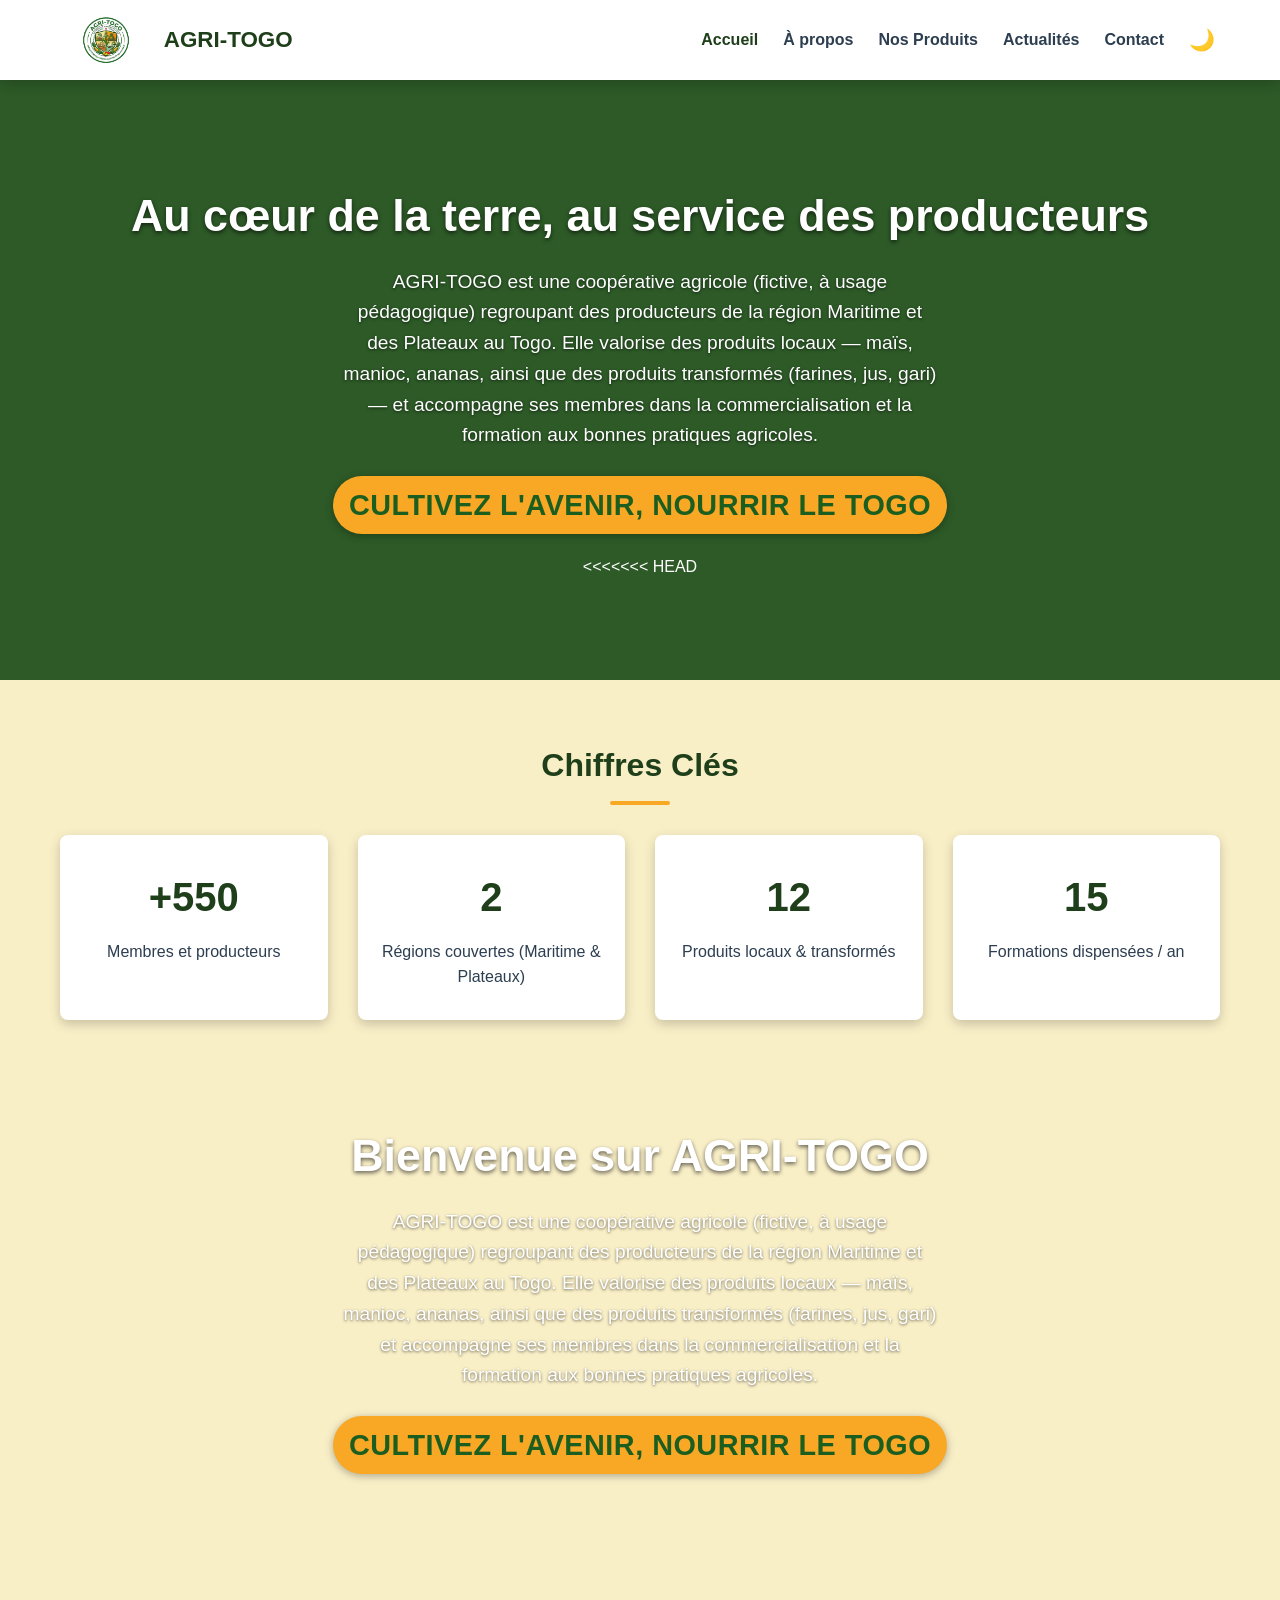
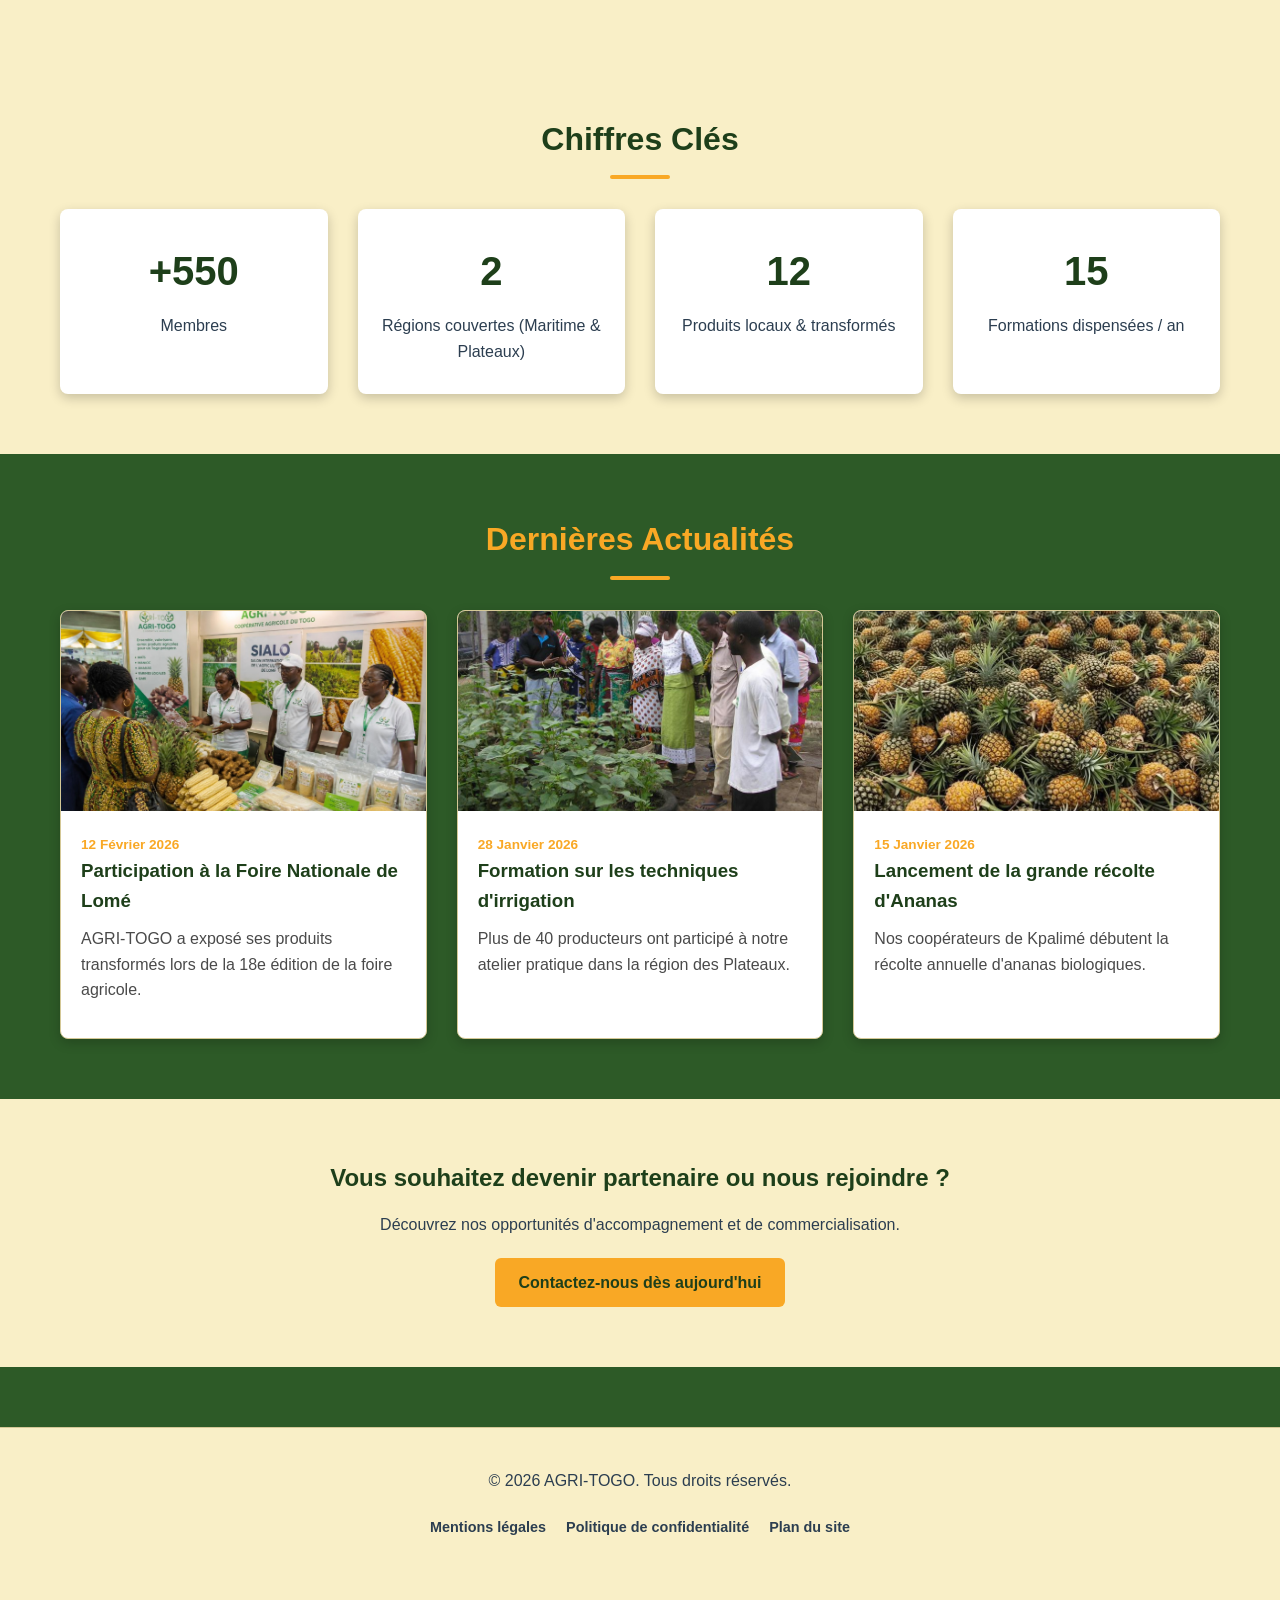
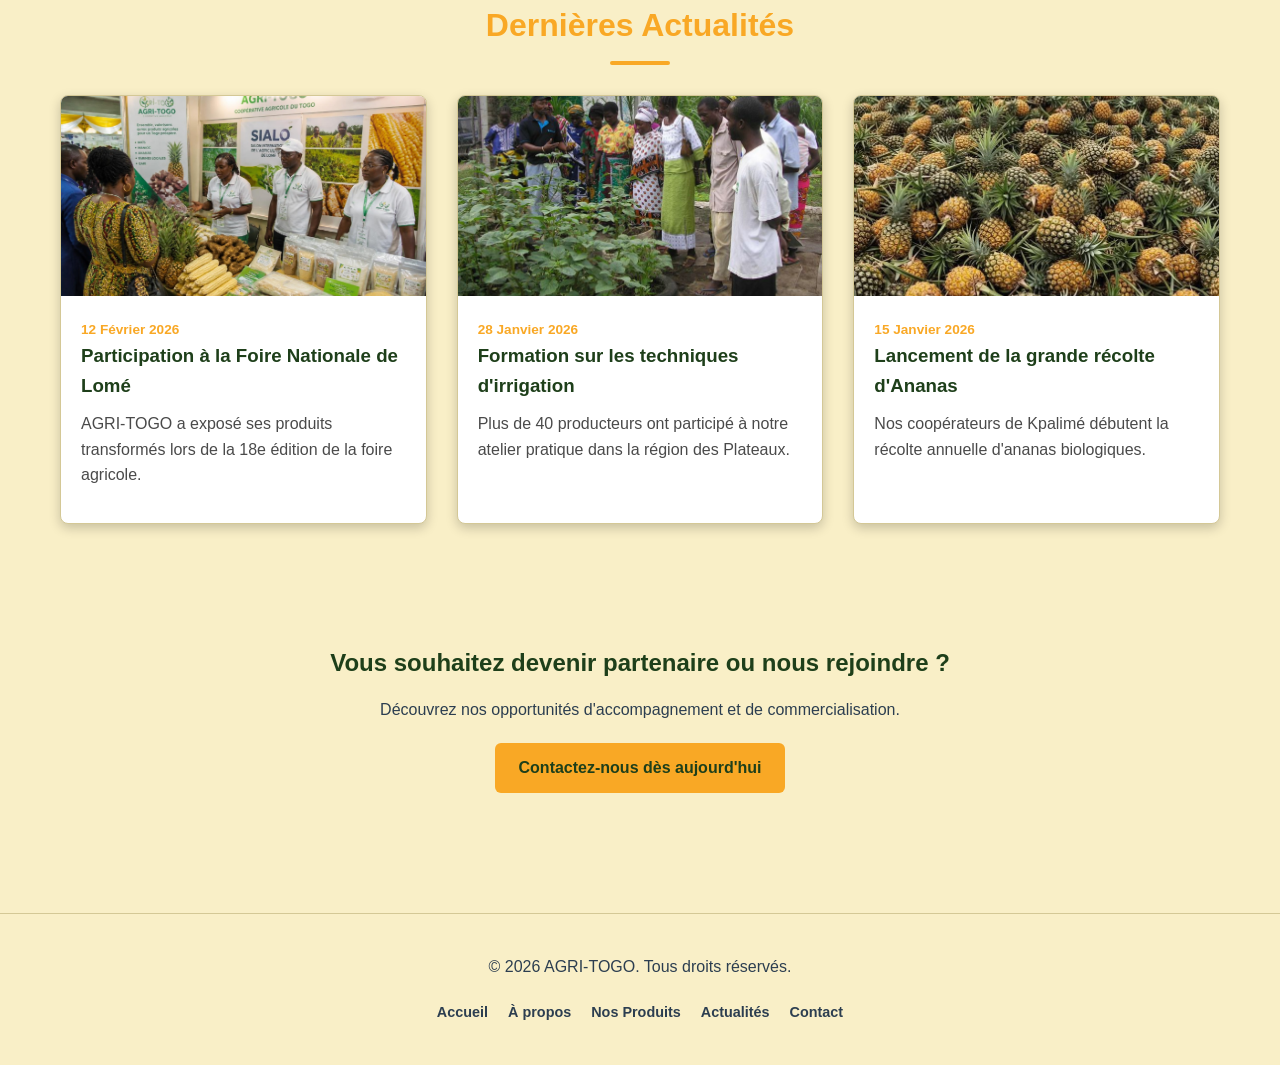
==== commit cf1828e2: "Resolution de conflit suite à la modification du footer et ajout photo  dans galerie pohto par Marie" ====
--- a/index.html
+++ b/index.html
@@ -54,6 +54,7 @@
         <span class="badge-slogan">Cultivez l'avenir, nourrir le Togo</span>
 
       </div>
+<<<<<<< HEAD
     </section>
 
     </section>
@@ -80,6 +81,116 @@
             <p>Formations dispensées / an</p>
           </div>
         </div>
+
+    </header>
+
+    <main>
+      <!-- Bannière d'accueil -->
+      <section class="banniere-accueil">
+        <div class="conteneur">
+            <h1>Bienvenue sur AGRI-TOGO</h1>
+            <p>AGRI-TOGO est une coopérative agricole (fictive, à usage pédagogique) regroupant des producteurs de la région 
+              Maritime et des Plateaux au Togo. Elle valorise des produits locaux — maïs, manioc, ananas, ainsi que des 
+              produits transformés (farines, jus, gari) et accompagne ses membres dans la commercialisation et la formation 
+              aux bonnes pratiques agricoles.</p>
+            <!-- Slogan sous forme de badge/bouton non cliquable -->
+             <span class="badge-slogan">Cultivez l'avenir, nourrir le Togo</span>
+
+        </div>
+      </section>
+          
+      </section>
+
+      <!-- Chiffres Clés -->
+      <section class="chiffres-cles">
+        <div class="conteneur">
+          <h2 class="titre-section">Chiffres Clés</h2>
+          <div class="grille-statistiques">
+            <div class="carte-statistique">
+              <h3>+550</h3>
+              <p>Membres </p>
+            </div>
+            <div class="carte-statistique">
+              <h3>2</h3>
+              <p>Régions couvertes (Maritime & Plateaux)</p>
+            </div>
+            <div class="carte-statistique">
+              <h3>12</h3>
+              <p>Produits locaux & transformés</p>
+            </div>
+            <div class="carte-statistique">
+              <h3>15</h3>
+              <p>Formations dispensées / an</p>
+            </div>
+          </div>
+        </div>
+      </section>
+
+      <!-- Aperçu des Actualités -->
+      <section class="apercu-actualites">
+        <div class="conteneur">
+          <h2 class="titre-section">Dernières Actualités</h2>
+          <div class="grille-cartes">
+            <article class="carte-information">
+              <img src="images/foire.brief.jpeg" alt="Foire Agricole" />
+              <div class="corps-carte">
+                <span class="date-carte">12 Février 2026</span>
+                <h3>Participation à la Foire Nationale de Lomé</h3>
+                <p>
+                  AGRI-TOGO a exposé ses produits transformés lors de la 18e
+                  édition de la foire agricole.
+                </p>
+              </div>
+            </article>
+            <article class="carte-information">
+              <img src="images/formation 2.jfif" alt="Formation" />
+              <div class="corps-carte">
+                <span class="date-carte">28 Janvier 2026</span>
+                <h3>Formation sur les techniques d'irrigation</h3>
+                <p>
+                  Plus de 40 producteurs ont participé à notre atelier pratique
+                  dans la région des Plateaux.
+                </p>
+              </div>
+            </article>
+            <article class="carte-information">
+              <img src="images/ananas.jfif" alt="Récolte" />
+              <div class="corps-carte">
+                <span class="date-carte">15 Janvier 2026</span>
+                <h3>Lancement de la grande récolte d'Ananas</h3>
+                <p>
+                  Nos coopérateurs de Kpalimé débutent la récolte annuelle
+                  d'ananas biologiques.
+                </p>
+              </div>
+            </article>
+          </div>
+        </div>
+      </section>
+
+      <!-- Appel à l'action -->
+      <section class="section-appel-action">
+        <div class="conteneur">
+          <h2>Vous souhaitez devenir partenaire ou nous rejoindre ?</h2>
+          <p style="margin-bottom: 20px">
+            Découvrez nos opportunités d'accompagnement et de commercialisation.
+          </p>
+          <a href="Contact.html" class="bouton"
+            >Contactez-nous dès aujourd'hui</a>
+          
+        </div>
+      </section>
+    </main>
+
+    <footer>
+      <div class="conteneur contenu-pied-page">
+        <p>&copy; 2026 AGRI-TOGO. Tous droits réservés.</p>
+        <ul class="liens-pied-page">
+          <li><a href="#">Mentions légales</a></li>
+          <li><a href="#">Politique de confidentialité</a></li>
+          <li><a href="#">Plan du site</a></li>
+        </ul>
+
       </div>
     </section>
 
